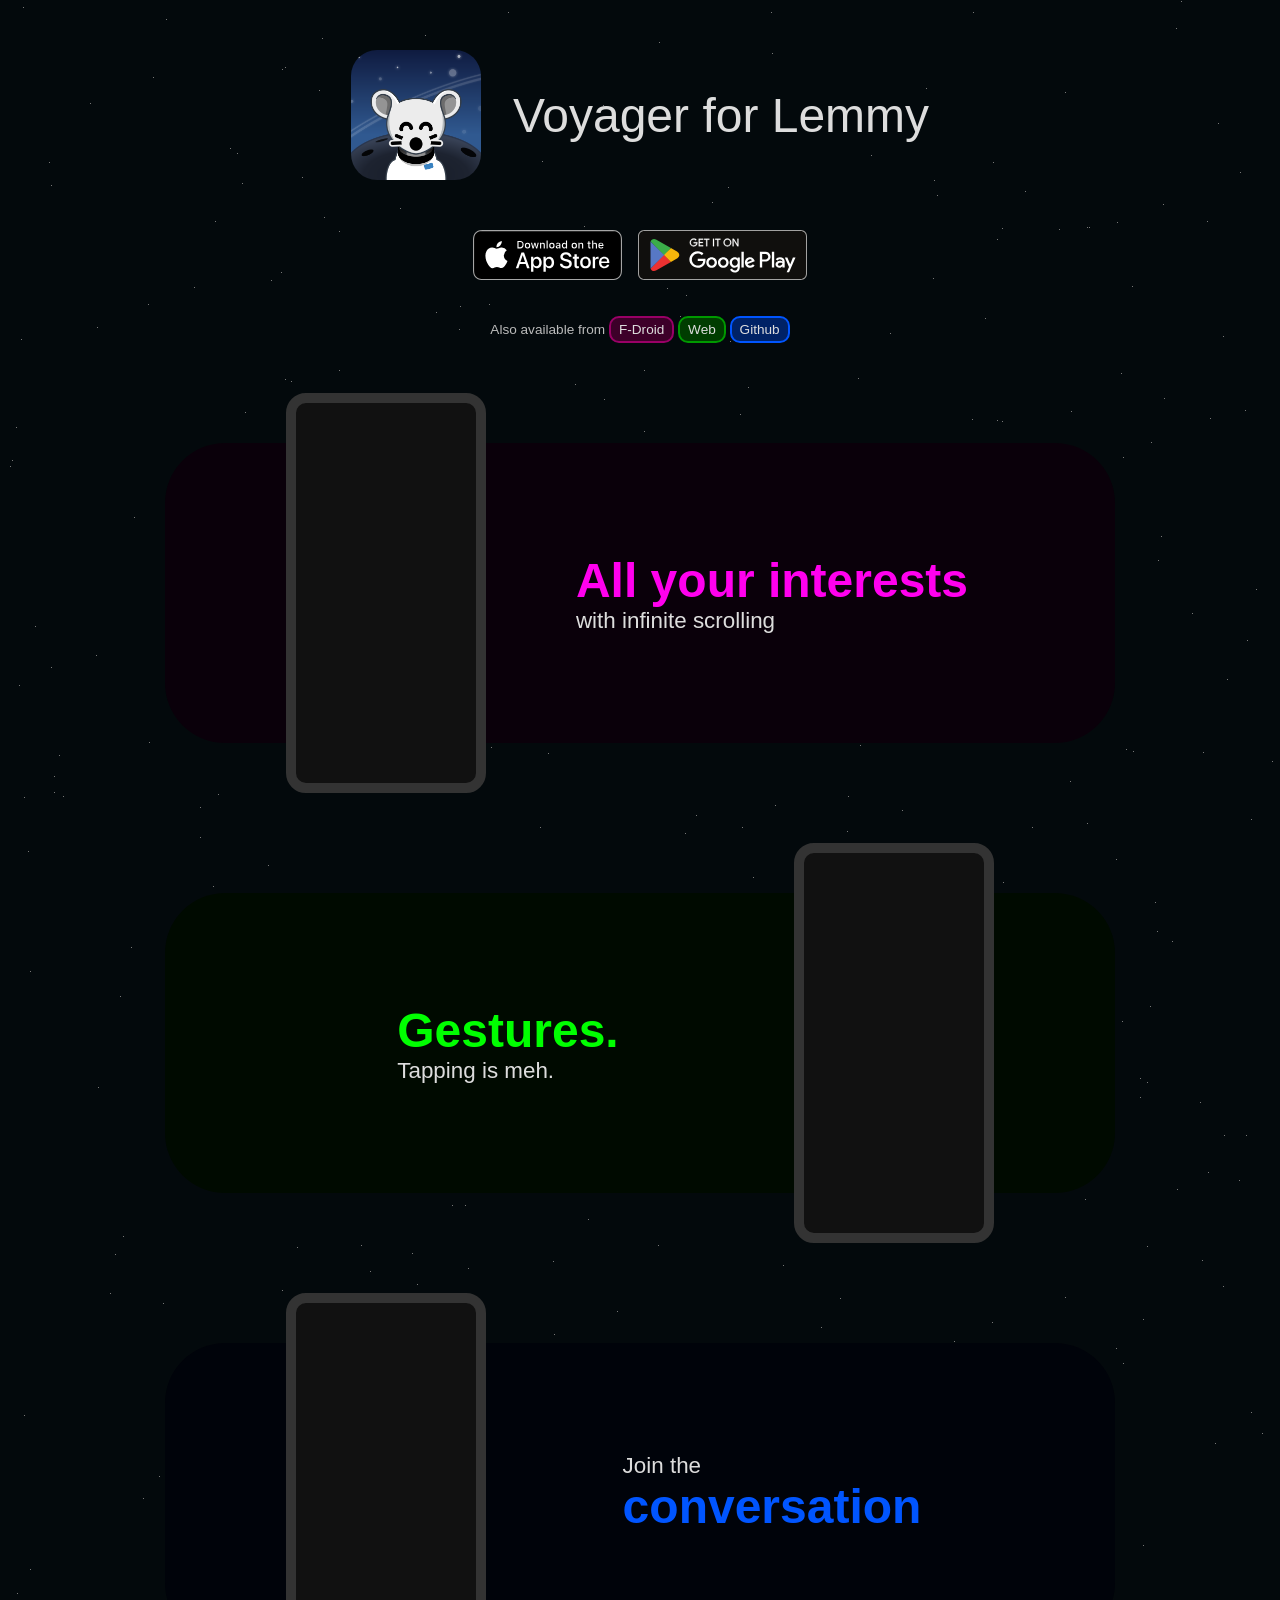
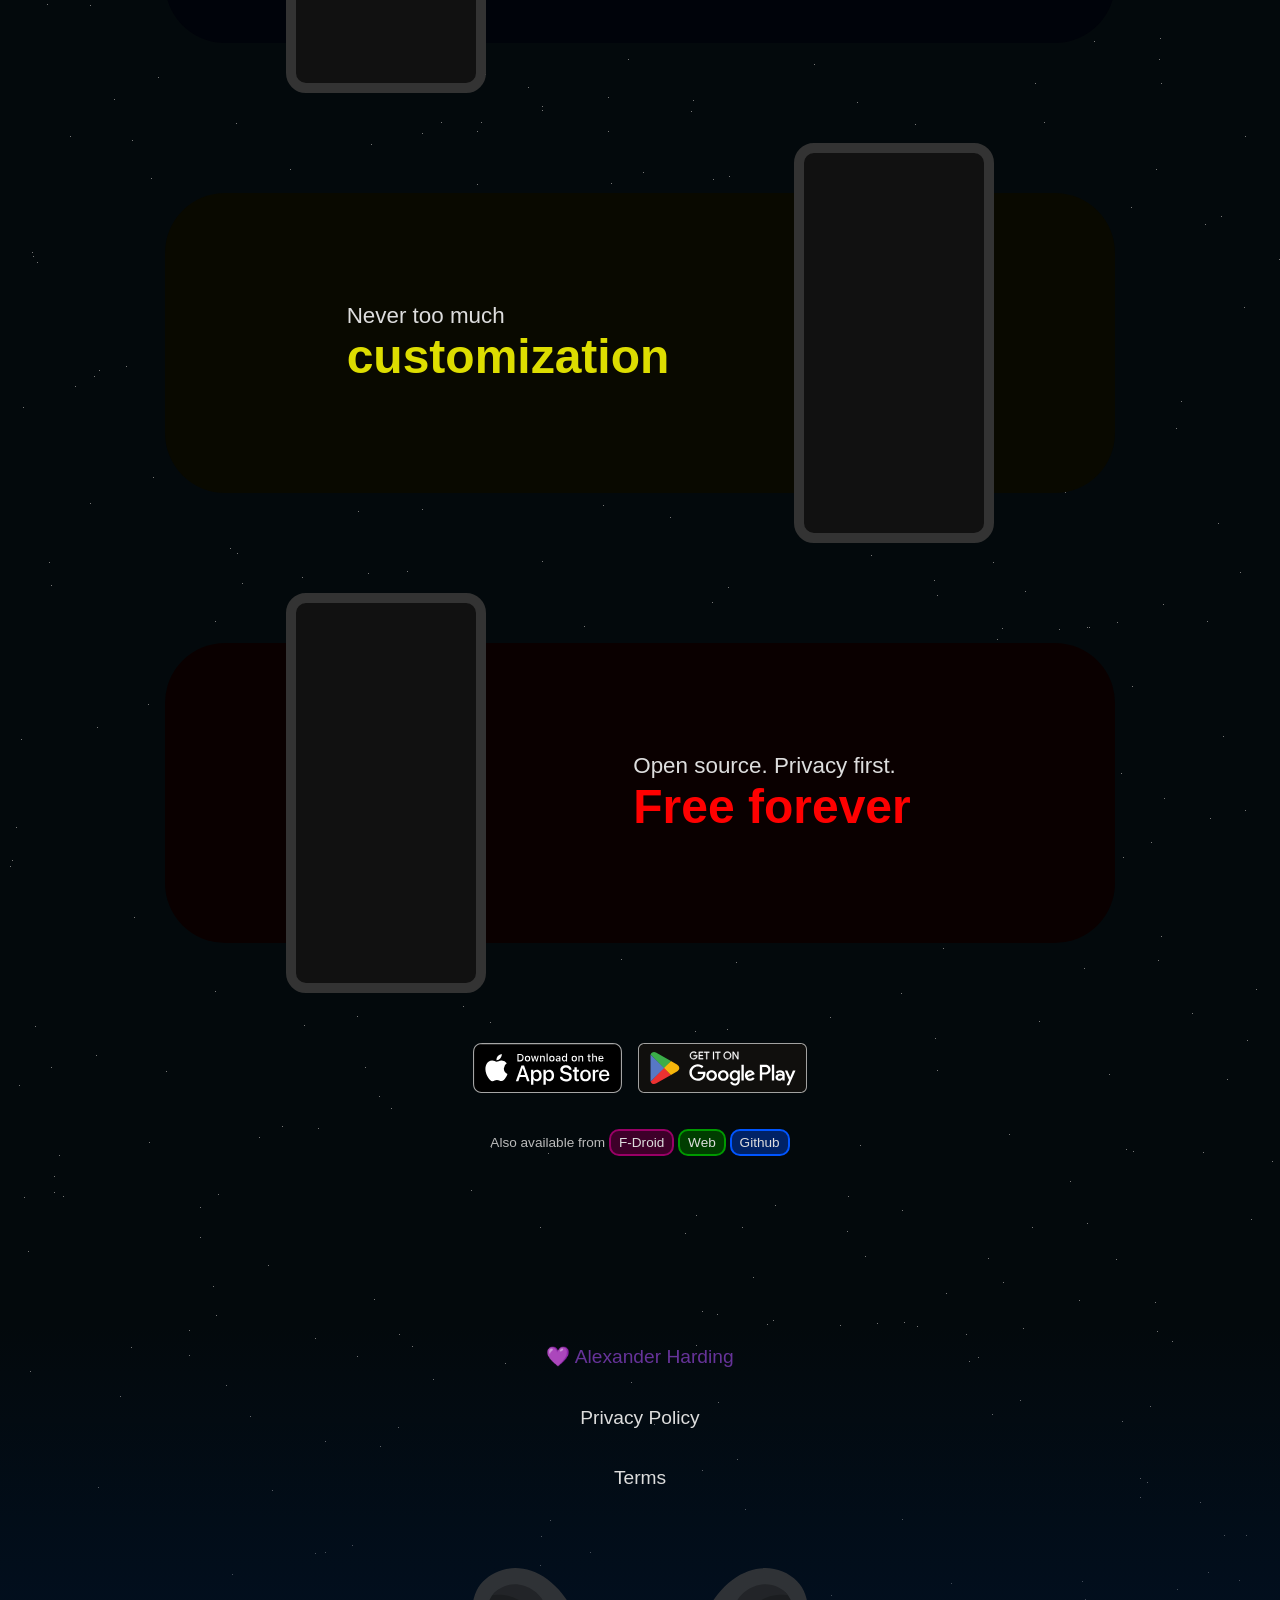
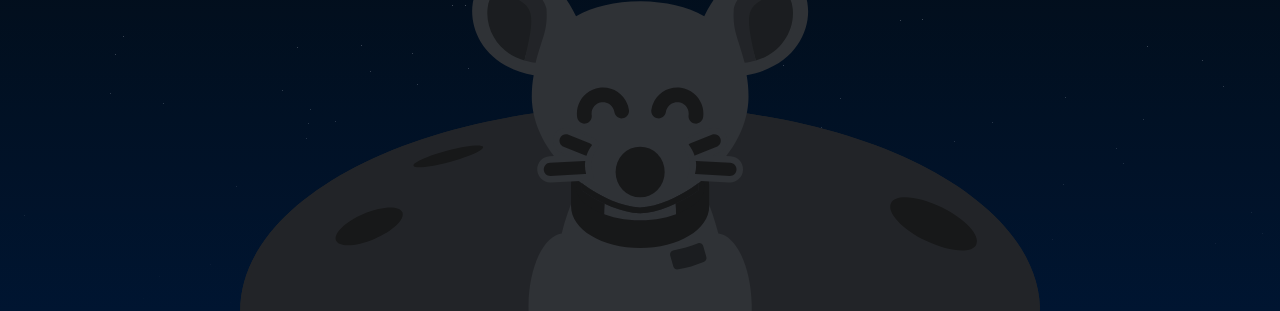
==== src/index.html @ 6fe4f0c7 "feat: initial project" ====
<!DOCTYPE html>
<html lang="en">
  <head>
    <meta charset="UTF-8" />
    <meta name="viewport" content="width=device-width, initial-scale=1.0" />
    <title>Voyager for Lemmy</title>
    <link rel="stylesheet" href="style.css" />
  </head>
  <body>
    <div class="star"></div>
    <header>
      <img src="assets/icon.png" class="icon" />
      <h1>Voyager for Lemmy</h1>
    </header>

    <div class="download">
      <div class="images">
        <a
          href="https://apps.apple.com/us/app/voyager-for-lemmy/id6451429762?platform=iphone"
          target="_blank"
          rel="noopener noreferrer"
          ><img src="assets/ios.svg" /></a
        ><a
          href="https://play.google.com/store/apps/details?id=app.vger.voyager"
          target="_blank"
          rel="noopener noreferrer"
          ><img src="assets/play.svg"
        /></a>
      </div>
      <aside>
        Also available from
        <a
          href="https://f-droid.org/en/packages/app.vger.voyager/"
          style="--color: #990066"
          target="_blank"
          rel="noopener noreferrer"
          >F-Droid</a
        >
        <a
          href="https://vger.app"
          style="--color: #009900"
          target="_blank"
          rel="noopener noreferrer"
          >Web</a
        >
        <a
          href="https://github.com/aeharding/voyager"
          style="--color: #0055ff"
          target="_blank"
          rel="noopener noreferrer"
          >Github</a
        >
      </aside>
    </div>

    <section style="--color: #ff00ee">
      <div class="contents">
        <div class="screen-container">
          <div class="screen"></div>
        </div>
        <aside>
          <h2>
            <strong>All your interests</strong>
            <span>with infinite scrolling</span>
          </h2>
        </aside>
      </div>
    </section>

    <section style="--color: #00ff00">
      <div class="contents">
        <div class="screen-container">
          <div class="screen"></div>
        </div>
        <aside>
          <h2>
            <strong>Gestures.</strong>
            <span>Tapping is meh.</span>
          </h2>
        </aside>
      </div>
    </section>

    <section style="--color: #0055ff">
      <div class="contents">
        <div class="screen-container">
          <div class="screen"></div>
        </div>
        <aside>
          <h2>
            <span>Join the</span>
            <strong>conversation</strong>
          </h2>
        </aside>
      </div>
    </section>

    <section style="--color: #dddd00">
      <div class="contents">
        <div class="screen-container">
          <div class="screen"></div>
        </div>
        <aside>
          <h2>
            <span>Never too much</span>
            <strong>customization</strong>
          </h2>
        </aside>
      </div>
    </section>

    <section style="--color: #ff0000">
      <div class="contents">
        <div class="screen-container">
          <div class="screen"></div>
        </div>
        <aside>
          <h2>
            <span
              ><a
                href="https://github.com/aeharding/voyager"
                target="_blank"
                rel="noopener noreferrer"
                >Open source.</a
              >
              <a
                href="https://getvoyager.app/privacy.html"
                target="_blank"
                rel="noopener noreferrer"
                >Privacy first.</a
              ></span
            >
            <strong>Free forever</strong>
          </h2>
        </aside>
      </div>
    </section>

    <div class="download">
      <div class="images">
        <a
          href="https://apps.apple.com/us/app/voyager-for-lemmy/id6451429762?platform=iphone"
          target="_blank"
          rel="noopener noreferrer"
          ><img src="assets/ios.svg" /></a
        ><a
          href="https://play.google.com/store/apps/details?id=app.vger.voyager"
          target="_blank"
          rel="noopener noreferrer"
          ><img src="assets/play.svg"
        /></a>
      </div>
      <aside>
        Also available from
        <a
          href="https://f-droid.org/en/packages/app.vger.voyager/"
          style="--color: #990066"
          target="_blank"
          rel="noopener noreferrer"
          >F-Droid</a
        >
        <a
          href="https://vger.app"
          style="--color: #009900"
          target="_blank"
          rel="noopener noreferrer"
          >Web</a
        >
        <a
          href="https://github.com/aeharding/voyager"
          style="--color: #0055ff"
          target="_blank"
          rel="noopener noreferrer"
          >Github</a
        >
      </aside>
    </div>

    <footer>
      <p class="by">💜 Alexander Harding</p>
      <p>
        <a
          href="https://getvoyager.app/privacy.html"
          target="_blank"
          rel="noopener noreferrer"
          >Privacy Policy</a
        >
      </p>
      <p>
        <a
          href="https://getvoyager.app/terms.html"
          target="_blank"
          rel="noopener noreferrer"
          >Terms</a
        >
      </p>
      <img src="assets/footer.svg" class="footer-bg" />
    </footer>
  </body>
</html>
---- src/style.css ----
* {
  box-sizing: border-box;
}

html {
  --app-color: #ddd;

  font-family: "Inter", sans-serif;

  background: #03090c;
  color: var(--app-color);

  min-height: 100vh;
}

body {
  margin: 0;

  display: flex;
  flex-direction: column;
  align-items: center;
  gap: 50px;

  > * {
    max-width: 950px;
  }
}

header {
  padding-top: 50px;

  display: flex;
  justify-content: center;
  align-items: center;
  gap: 32px;

  h1 {
    font-weight: 300;
    font-size: 3rem;
  }

  .icon {
    width: 130px;
    border-radius: 20%;
  }
}

.download {
  display: flex;
  justify-content: center;
  align-items: center;
  flex-direction: column;
  gap: 32px;

  .images {
    display: flex;
    justify-content: center;
    align-items: center;
    gap: 16px;

    img {
      height: 50px;
    }
  }

  aside {
    font-size: 0.85rem;
    color: #bbb;

    a {
      display: inline-block;
      padding: 4px 8px;

      background: color-mix(in srgb, var(--color) 40%, black);
      border: 2px solid var(--color);
      border-radius: 10px;
      color: #ddd;
      text-decoration: none;

      transition: box-shadow 0.2s ease-in-out;

      &:hover {
        box-shadow: 0 0 10px 0 var(--color);
      }
    }
  }
}

section {
  width: 100%;
  min-height: 300px;
  padding: 32px;
  margin: 50px 0;

  display: flex;
  justify-content: center;

  border-radius: 60px;
  background: color-mix(in srgb, var(--color) 4%, black);

  &:nth-child(odd) {
    .screen-container {
      order: 2;
    }
  }

  .contents {
    --screen-width: 200px;

    display: flex;
    align-items: center;
    gap: 64px;

    width: 80%;

    position: relative;
  }

  .screen-container {
    position: relative;
    width: var(--screen-width);
  }

  .screen {
    position: absolute;
    left: 0;
    top: 50%;
    transform: translateY(-50%);

    width: var(--screen-width);
    height: 400px;

    background: #111;
    border-radius: 20px;
    border: 10px solid #333;
  }

  aside {
    display: flex;
    flex-direction: column;
    gap: 16px;

    margin: 0 auto;

    h2 {
      color: var(--app-color);
      font-weight: 300;

      strong {
        font-size: 3rem;
        color: var(--color);
      }

      span {
        font-size: 1.4rem;

        display: block;
        font-weight: 300;
      }

      a {
        color: inherit;
        text-decoration: none;

        &:hover {
          text-decoration: underline;
        }
      }
    }
  }
}

footer {
  margin-top: 120px;
  width: 100%;
  max-width: 100%;
  display: flex;
  align-items: center;

  display: flex;
  flex-direction: column;

  background: linear-gradient(to bottom, transparent, #001531);

  font-size: 1.2em;

  .by {
    color: rebeccapurple;
  }

  a {
    color: inherit;
    text-decoration: none;

    &:hover {
      text-decoration: underline;
    }
  }

  .footer-bg {
    margin-top: 60px;

    max-width: 800px;
    filter: brightness(0.7);
  }
}

.star {
  --shadow: 325px 1041px #777, 1429px 1372px #777, 12px 460px #777,
    733px 650px #777, 1620px 1302px #777, 1021px 1523px #777, 1052px 1439px #777,
    865px 856px #777, 1163px 204px #777, 1256px 589px #777, 1721px 210px #777,
    75px 1986px #777, 322px 38px #777, 1468px 1482px #777, 1546px 1145px #777,
    616px 1493px #777, 1932px 1088px #777, 1294px 1947px #777, 988px 858px #777,
    1780px 58px #777, 422px 109px #777, 204px 1965px #777, 1375px 1988px #777,
    324px 217px #777, 1035px 1683px #777, 1288px 1855px #777, 230px 148px #777,
    194px 287px #777, 1645px 802px #777, 997px 239px #777, 1161px 1683px #777,
    1177px 1189px #777, 357px 616px #777, 216px 915px #777, 1949px 1141px #777,
    1164px 398px #777, 485px 1674px #777, 1800px 317px #777, 1023px 478px #777,
    17px 1593px #777, 1147px 1246px #777, 760px 731px #777, 1479px 1448px #777,
    775px 805px #777, 232px 1174px #777, 1192px 613px #777, 540px 1165px #777,
    54px 776px #777, 1298px 606px #777, 1431px 1851px #777, 1224px 1135px #777,
    857px 1806px #777, 366px 1386px #777, 492px 687px #777, 166px 19px #777,
    702px 911px #777, 1512px 1331px #777, 1570px 1612px #777, 143px 1498px #777,
    1547px 594px #777, 1653px 1486px #777, 1858px 1918px #777, 752px 1822px #777,
    1639px 474px #777, 1009px 734px #777, 1579px 1918px #777, 1940px 401px #777,
    1150px 1006px #777, 96px 655px #777, 743px 537px #777, 1755px 1630px #777,
    33px 1856px #777, 259px 737px #777, 1655px 741px #777, 482px 1486px #777,
    527px 1625px #777, 1697px 1663px #777, 1161px 536px #777, 554px 1530px #777,
    1073px 506px #777, 1140px 1078px #777, 542px 1710px #777, 1109px 674px #777,
    1819px 35px #777, 1610px 784px #777, 480px 1533px #777, 1801px 1694px #777,
    1675px 1624px #777, 631px 982px #777, 1317px 1897px #777, 225px 1878px #777,
    1420px 296px #777, 773px 920px #777, 1172px 941px #777, 695px 1345px #777,
    218px 794px #777, 557px 1609px #777, 1776px 1505px #777, 490px 622px #777,
    212px 1611px #777, 1094px 1641px #777, 1901px 1058px #777, 230px 1502px #777,
    1223px 336px #777, 1826px 1290px #777, 282px 69px #777, 1246px 1135px #777,
    425px 35px #777, 1283px 1172px #777, 1623px 887px #777, 49px 162px #777,
    917px 926px #777, 1361px 824px #777, 1941px 121px #777, 491px 747px #777,
    1386px 1539px #777, 736px 562px #777, 1239px 1180px #777, 1714px 942px #777,
    1733px 1304px #777, 380px 1046px #777, 649px 257px #777, 1079px 900px #777,
    1569px 1014px #777, 937px 195px #777, 738px 1868px #777, 441px 1722px #777,
    1693px 667px #777, 877px 1868px #777, 904px 922px #777, 1002px 421px #777,
    1425px 1500px #777, 1418px 1127px #777, 51px 667px #777, 783px 1421px #777,
    525px 1833px #777, 302px 177px #777, 200px 807px #777, 1982px 626px #777,
    1025px 191px #777, 1071px 411px #777, 1658px 1552px #777, 1739px 332px #777,
    1491px 952px #777, 1157px 931px #777, 1333px 1088px #777, 213px 886px #777,
    336px 433px #777, 662px 1368px #777, 90px 103px #777, 1473px 823px #777,
    1297px 1319px #777, 1793px 400px #777, 628px 1659px #777, 1221px 1816px #777,
    1836px 1102px #777, 1631px 615px #777, 1322px 901px #777, 268px 1572px #777,
    1660px 1743px #777, 685px 833px #777, 926px 88px #777, 1074px 1636px #777,
    680px 316px #777, 973px 12px #777, 282px 1290px #777, 1763px 645px #777,
    1227px 679px #777, 644px 431px #777, 412px 1253px #777, 1526px 1186px #777,
    858px 378px #777, 280px 1473px #777, 1116px 859px #777, 575px 1892px #777,
    1208px 1172px #777, 1552px 579px #777, 1087px 823px #777, 163px 1303px #777,
    1431px 835px #777, 99px 1970px #777, 821px 1327px #777, 992px 1014px #777,
    1123px 1363px #777, 933px 278px #777, 126px 1966px #777, 604px 399px #777,
    407px 1354px #777, 215px 221px #777, 1960px 1285px #777, 1808px 1078px #777,
    1804px 662px #777, 1843px 1809px #777, 667px 288px #777, 1460px 852px #777,
    1922px 17px #777, 1852px 646px #777, 1240px 172px #777, 19px 685px #777,
    465px 1205px #777, 1581px 446px #777, 718px 1002px #777, 1732px 1312px #777,
    1105px 1982px #777, 1343px 688px #777, 30px 971px #777, 391px 708px #777,
    424px 1573px #777, 433px 979px #777, 468px 1982px #777, 2000px 507px #777,
    1147px 1082px #777, 771px 12px #777, 368px 173px #777, 1441px 268px #777,
    946px 893px #777, 1754px 1575px #777, 70px 1736px #777, 1262px 1433px #777,
    166px 671px #777, 1023px 928px #777, 1878px 1351px #777, 1160px 1638px #777,
    311px 1971px #777, 1933px 522px #777, 398px 1027px #777, 338px 1960px #777,
    37px 1862px #777, 1788px 1496px #777, 1971px 1660px #777, 1818px 1416px #777,
    98px 1087px #777, 132px 1740px #777, 655px 1503px #777, 131px 947px #777,
    1695px 1824px #777, 851px 1784px #777, 848px 796px #777, 153px 77px #777,
    780px 1975px #777, 1557px 1182px #777, 1379px 1045px #777, 1949px 466px #777,
    814px 1664px #777, 94px 1976px #777, 1059px 229px #777, 978px 957px #777,
    966px 934px #777, 900px 1220px #777, 1574px 1700px #777, 922px 1219px #777,
    1709px 337px #777, 1784px 1367px #777, 727px 629px #777, 561px 501px #777,
    1456px 1181px #777, 1686px 1730px #777, 1563px 186px #777, 1782px 559px #777,
    1132px 286px #777, 1601px 86px #777, 30px 1569px #777, 1075px 1805px #777,
    1998px 1542px #777, 1445px 54px #777, 1912px 94px #777, 59px 755px #777,
    840px 1298px #777, 51px 185px #777, 950px 494px #777, 1623px 1374px #777,
    1065px 1297px #777, 1477px 1483px #777, 407px 171px #777, 423px 466px #777,
    1181px 1px #777, 189px 955px #777, 226px 985px #777, 641px 1531px #777,
    902px 1119px #777, 584px 226px #777, 727px 1984px #777, 892px 1635px #777,
    361px 1245px #777, 1903px 51px #777, 63px 796px #777, 437px 1826px #777,
    1920px 839px #777, 189px 930px #777, 1065px 92px #777, 742px 827px #777,
    120px 996px #777, 1581px 422px #777, 360px 1645px #777, 1644px 1511px #777,
    1626px 1817px #777, 1039px 621px #777, 920px 1871px #777, 1958px 994px #777,
    1318px 1371px #777, 801px 1537px #777, 621px 559px #777, 1986px 1939px #777,
    1070px 781px #777, 849px 1885px #777, 1279px 1859px #777, 1589px 1862px #777,
    28px 851px #777, 985px 318px #777, 1029px 1830px #777, 159px 1476px #777,
    1920px 1539px #777, 1290px 693px #777, 1747px 511px #777, 489px 304px #777,
    1736px 952px #777, 399px 934px #777, 542px 161px #777, 47px 1604px #777,
    374px 899px #777, 371px 1744px #777, 1084px 568px #777, 552px 1448px #777,
    245px 412px #777, 1522px 317px #777, 1451px 1981px #777, 1595px 220px #777,
    1143px 1319px #777, 280px 1903px #777, 1251px 819px #777, 993px 162px #777,
    443px 440px #777, 1429px 829px #777, 1598px 1862px #777, 1725px 826px #777,
    1976px 1058px #777, 1888px 1511px #777, 21px 339px #777, 1487px 1969px #777,
    1631px 1226px #777, 972px 419px #777, 332px 1467px #777, 1577px 845px #777,
    1586px 1705px #777, 134px 517px #777, 1635px 331px #777, 1420px 274px #777,
    1087px 227px #777, 1943px 1770px #777, 452px 1205px #777, 339px 231px #777,
    754px 1632px #777, 339px 370px #777, 1876px 1359px #777, 772px 53px #777,
    271px 280px #777, 810px 1792px #777, 753px 877px #777, 236px 1723px #777,
    235px 2000px #777, 608px 1697px #777, 1887px 363px #777, 1017px 1864px #777,
    1725px 1735px #777, 379px 696px #777, 696px 815px #777, 954px 1341px #777,
    417px 1284px #777, 1272px 761px #777, 281px 272px #777, 335px 1321px #777,
    620px 1577px #777, 860px 1512px #777, 1399px 558px #777, 1938px 1475px #777,
    110px 1293px #777, 370px 1271px #777, 1353px 1563px #777, 691px 1711px #777,
    664px 463px #777, 1358px 1011px #777, 278px 1476px #777, 1131px 1807px #777,
    586px 669px #777, 729px 1776px #777, 291px 381px #777, 215px 591px #777,
    937px 670px #777, 702px 1070px #777, 23px 7px #777, 1727px 770px #777,
    1117px 222px #777, 471px 790px #777, 740px 414px #777, 542px 1706px #777,
    1002px 228px #777, 1077px 490px #777, 877px 923px #777, 1729px 324px #777,
    1900px 437px #777, 1770px 1493px #777, 1223px 1286px #777, 357px 956px #777,
    1797px 1379px #777, 1705px 1608px #777, 319px 90px #777, 1200px 1102px #777,
    325px 1152px #777, 16px 427px #777, 1839px 1395px #777, 1573px 1776px #777,
    1003px 882px #777, 297px 1247px #777, 830px 617px #777, 1394px 1668px #777,
    1674px 326px #777, 1370px 334px #777, 1528px 1390px #777, 1215px 1443px #777,
    1123px 457px #777, 590px 1152px #777, 559px 1928px #777, 1319px 1735px #777,
    1408px 1980px #777, 380px 436px #777, 285px 379px #777, 383px 1920px #777,
    1437px 194px #777, 1657px 400px #777, 1973px 1371px #777, 554px 1334px #777,
    1640px 525px #777, 611px 1783px #777, 1676px 355px #777, 315px 938px #777,
    1496px 817px #777, 10px 466px #777, 1020px 1000px #777, 596px 1511px #777,
    969px 961px #777, 654px 1024px #777, 1939px 1996px #777, 468px 1268px #777,
    1672px 1309px #777, 1317px 577px #777, 890px 333px #777, 460px 306px #777,
    1202px 1260px #777, 1442px 938px #777, 935px 638px #777, 570px 249px #777,
    847px 831px #777, 1284px 19px #777, 1151px 442px #777, 760px 654px #777,
    1207px 221px #777, 1832px 60px #777, 158px 1677px #777, 188px 1855px #777,
    1702px 1816px #777, 1462px 616px #777, 508px 12px #777, 1777px 349px #777,
    1116px 1348px #777, 237px 153px #777, 1900px 907px #777, 647px 1367px #777,
    448px 1989px #777, 1996px 131px #777, 1245px 410px #777, 1732px 267px #777,
    90px 1605px #777, 1578px 1517px #777, 1133px 751px #777, 584px 1438px #777,
    902px 810px #777, 290px 1769px #777, 1299px 682px #777, 1928px 804px #777,
    1823px 1892px #777, 1690px 1090px #777, 643px 1772px #777,
    1737px 1675px #777, 1704px 356px #777, 1572px 1802px #777, 54px 792px #777,
    198px 1904px #777, 831px 1195px #777, 644px 370px #777, 1155px 902px #777,
    400px 208px #777, 1037px 1811px #777, 1140px 1097px #777, 951px 1183px #777,
    149px 742px #777, 695px 631px #777, 318px 728px #777, 1943px 324px #777,
    1675px 397px #777, 1501px 1817px #777, 1300px 149px #777, 1982px 1466px #777,
    1794px 1300px #777, 1402px 650px #777, 553px 1261px #777, 24px 797px #777,
    659px 42px #777, 693px 1700px #777, 365px 667px #777, 1600px 1209px #777,
    1210px 418px #777, 1082px 1181px #777, 35px 626px #777, 708px 1918px #777,
    436px 575px #777, 974px 1770px #777, 1158px 560px #777, 285px 67px #777,
    608px 453px #777, 1463px 1542px #777, 730px 651px #777, 1912px 1031px #777,
    502px 1886px #777, 1378px 1617px #777, 506px 1642px #777, 935px 1625px #777,
    315px 1153px #777, 1371px 1749px #777, 1510px 1863px #777, 992px 1322px #777,
    1590px 973px #777, 767px 924px #777, 1346px 1765px #777, 541px 1136px #777,
    358px 111px #777, 1876px 1210px #777, 540px 827px #777, 1670px 1495px #777,
    1763px 1906px #777, 1304px 1144px #777, 352px 1145px #777, 1282px 963px #777,
    242px 183px #777, 1251px 1412px #777, 114px 1699px #777, 997px 420px #777,
    1384px 1348px #777, 268px 865px #777, 550px 1120px #777, 236px 1386px #777,
    748px 387px #777, 459px 329px #777, 783px 1265px #777, 1454px 1112px #777,
    1757px 912px #777, 1203px 752px #777, 1348px 1341px #777, 1389px 1417px #777,
    901px 593px #777, 871px 155px #777, 1523px 1813px #777, 1762px 166px #777,
    422px 1733px #777, 1924px 679px #777, 748px 265px #777, 1586px 1946px #777,
    934px 180px #777, 97px 327px #777, 1156px 1769px #777, 1045px 1858px #777,
    505px 963px #777, 548px 753px #777, 1244px 1907px #777, 1089px 227px #777,
    1682px 851px #777, 481px 1722px #777, 310px 1309px #777, 691px 1361px #777,
    436px 312px #777, 1218px 123px #777, 1796px 959px #777, 151px 1778px #777,
    1079px 1974px #777, 148px 304px #777, 24px 1415px #777, 200px 837px #777,
    1510px 302px #777, 860px 745px #777, 1631px 861px #777, 744px 1604px #777,
    712px 202px #777, 272px 1090px #777, 648px 1492px #777, 1883px 911px #777,
    1819px 120px #777, 575px 384px #777, 1322px 355px #777, 728px 187px #777,
    1546px 1359px #777, 1974px 1453px #777, 1085px 1199px #777,
    1032px 827px #777, 123px 1236px #777, 737px 1059px #777, 477px 1784px #777,
    1755px 1275px #777, 115px 1254px #777, 32px 1852px #777, 1797px 84px #777,
    1347px 1744px #777, 308px 1323px #777, 1794px 1908px #777,
    1205px 1824px #777, 529px 512px #777, 1727px 1504px #777, 1690px 307px #777,
    1330px 1300px #777, 1482px 409px #777, 1569px 32px #777, 306px 1338px #777,
    840px 925px #777, 282px 726px #777, 615px 1963px #777, 1373px 1667px #777,
    1955px 93px #777, 745px 1109px #777, 304px 625px #777, 1121px 373px #777,
    1626px 332px #777, 1854px 802px #777, 1301px 1518px #777, 1143px 1545px #777,
    1778px 1444px #777, 825px 1377px #777, 671px 1933px #777, 477px 1731px #777,
    524px 274px #777, 839px 1513px #777, 1126px 749px #777, 1416px 1547px #777,
    688px 1797px #777, 670px 117px #777, 1245px 1736px #777, 1486px 745px #777,
    588px 1219px #777, 1651px 462px #777, 2000px 1881px #777, 1837px 1214px #777,
    455px 1566px #777, 1392px 1564px #777, 765px 655px #777, 717px 914px #777,
    696px 945px #777, 617px 1311px #777, 528px 1687px #777, 1354px 1425px #777,
    1044px 1722px #777, 438px 1447px #777, 713px 1779px #777, 943px 548px #777,
    1781px 257px #777, 250px 1016px #777, 1817px 1142px #777, 734px 1544px #777,
    1786px 1410px #777, 1735px 625px #777, 686px 295px #777, 1685px 339px #777,
    1385px 1209px #777, 1849px 1825px #777, 1176px 28px #777, 1610px 1967px #777,
    592px 526px #777, 1631px 1679px #777, 1520px 1423px #777, 412px 946px #777,
    742px 1376px #777, 857px 1702px #777, 628px 1571px #777, 1859px 850px #777,
    558px 261px #777, 1159px 1659px #777, 658px 1245px #777, 1122px 1021px #777,
    210px 1464px #777, 471px 1501px #777, 915px 1724px #777, 590px 542px #777,
    730px 341px #777, 922px 114px #777, 1784px 1871px #777, 1323px 904px #777,
    1952px 910px #777, 608px 1731px #777, 1785px 848px #777, 603px 105px #777,
    463px 606px #777, 335px 439px #777, 1247px 640px #777, 1063px 1384px #777;

  z-index: -1;

  position: absolute;
  top: 0;
  left: 0;

  width: 1px;
  height: 1px;

  box-shadow: var(--shadow);

  /* Moar height */
  &:after {
    display: block;
    content: "";
    width: 1px;
    height: 1px;

    transform: translateY(2000px);
    box-shadow: var(--shadow);
  }
}
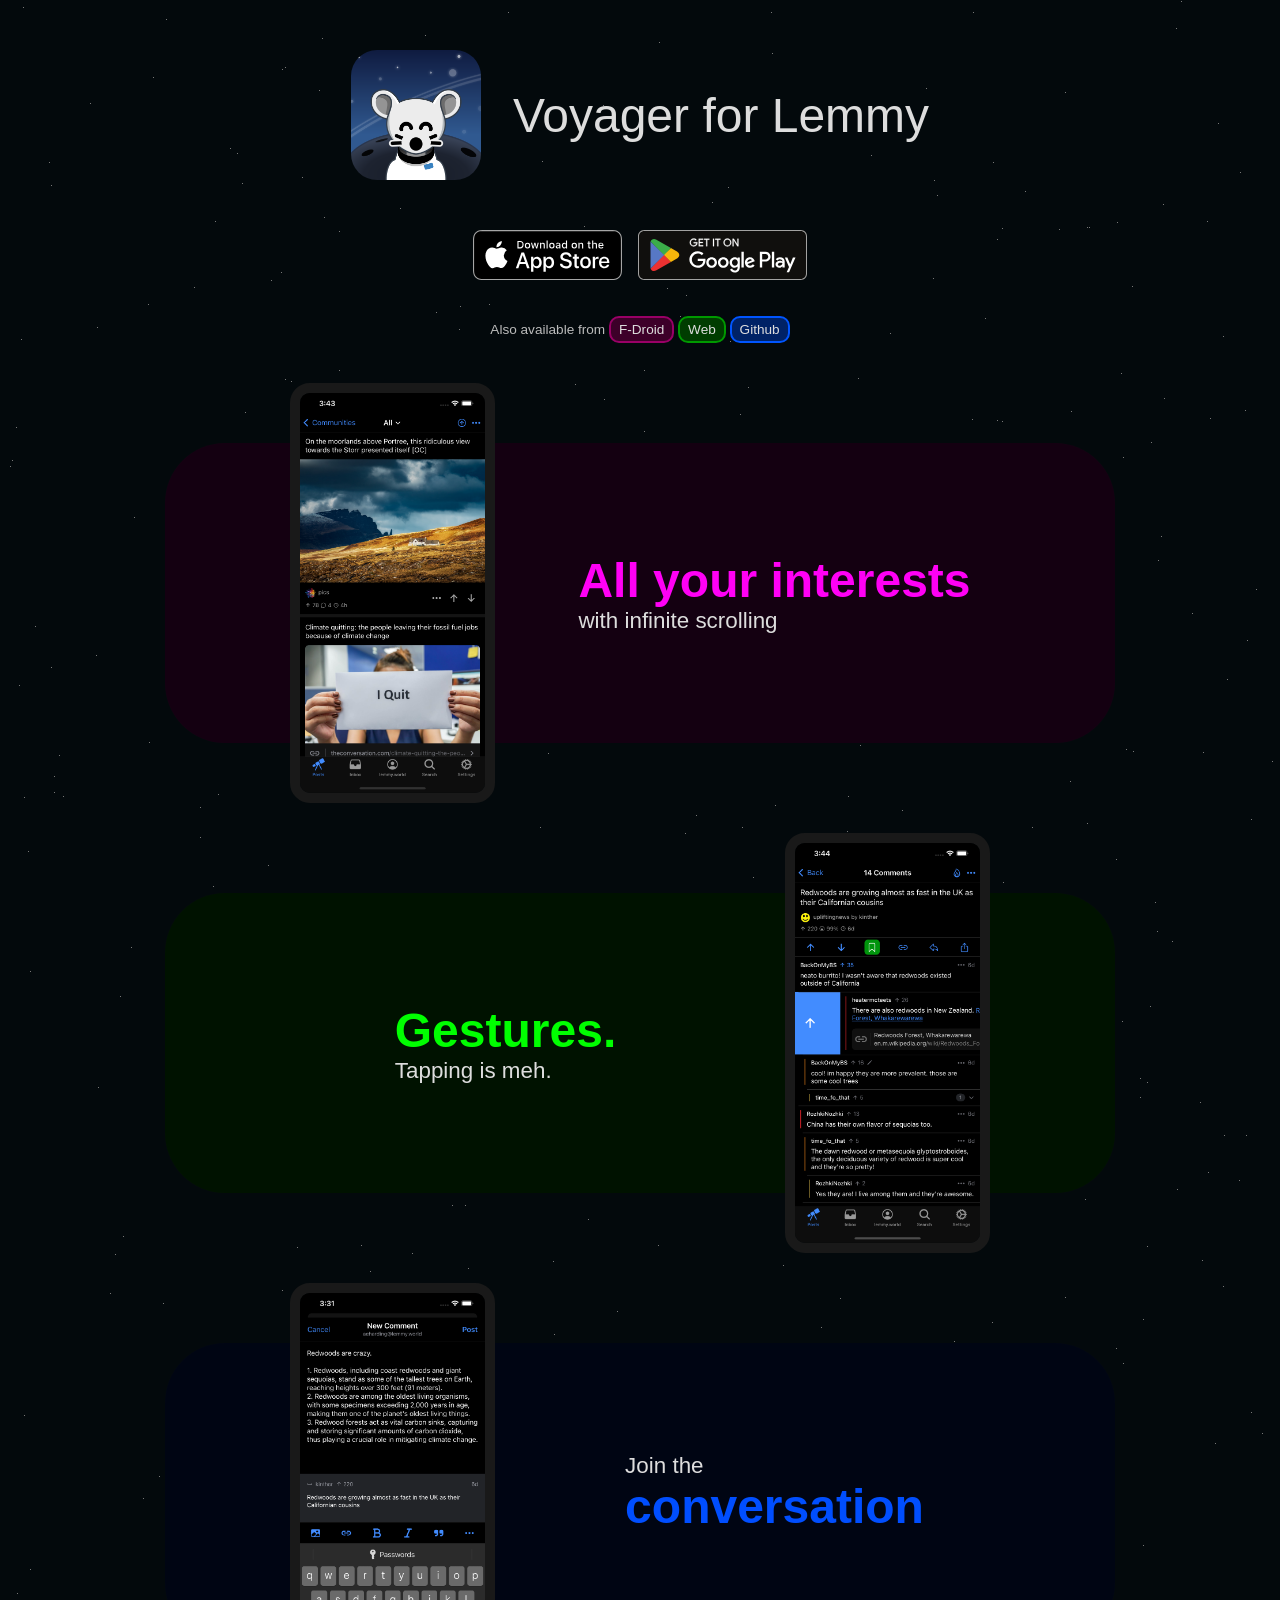
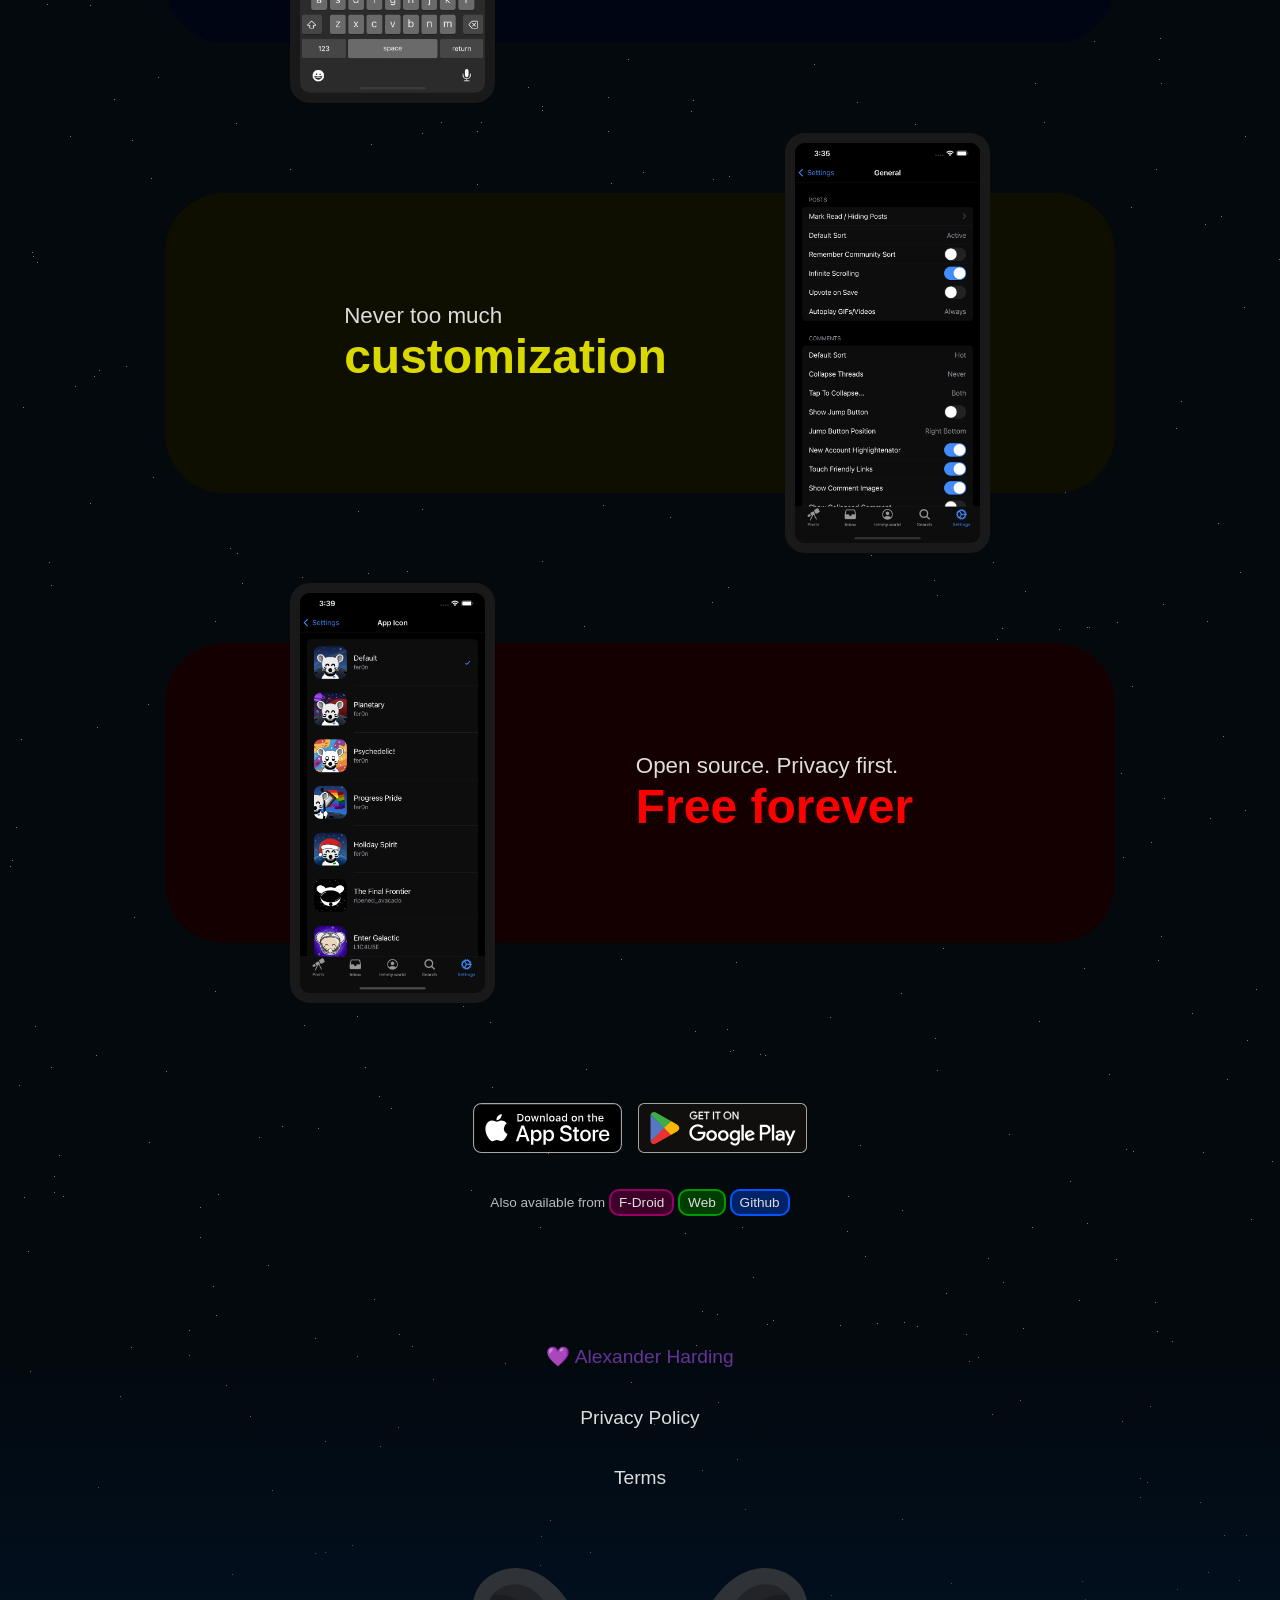
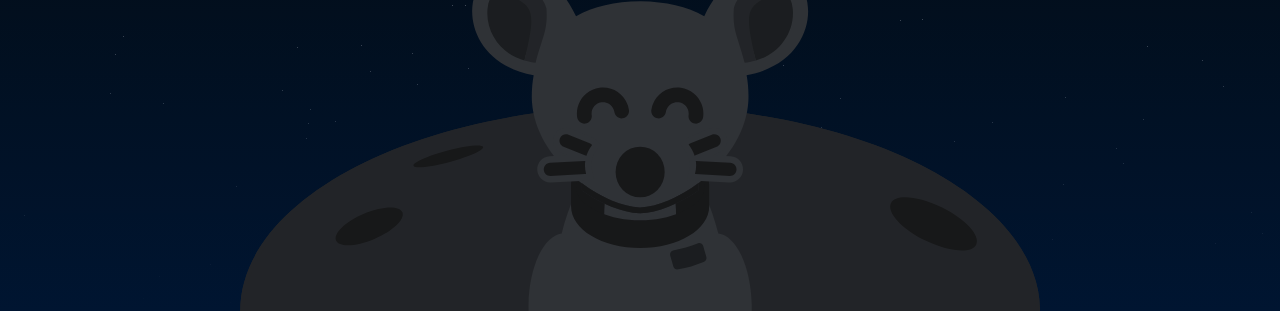
==== commit 3bb09c78: "more" ====
--- a/src/index.html
+++ b/src/index.html
@@ -10,7 +10,10 @@
     <div class="star"></div>
     <header>
       <img src="assets/icon.png" class="icon" />
-      <h1>Voyager for Lemmy</h1>
+      <h1>
+        Voyager
+        <aside>for Lemmy</aside>
+      </h1>
     </header>
 
     <div class="download">
@@ -53,90 +56,88 @@
       </aside>
     </div>
 
-    <section style="--color: #ff00ee">
-      <div class="contents">
-        <div class="screen-container">
-          <div class="screen"></div>
-        </div>
-        <aside>
-          <h2>
-            <strong>All your interests</strong>
-            <span>with infinite scrolling</span>
-          </h2>
-        </aside>
-      </div>
-    </section>
-
-    <section style="--color: #00ff00">
-      <div class="contents">
-        <div class="screen-container">
-          <div class="screen"></div>
-        </div>
-        <aside>
-          <h2>
-            <strong>Gestures.</strong>
-            <span>Tapping is meh.</span>
-          </h2>
-        </aside>
-      </div>
-    </section>
-
-    <section style="--color: #0055ff">
-      <div class="contents">
-        <div class="screen-container">
-          <div class="screen"></div>
-        </div>
-        <aside>
-          <h2>
-            <span>Join the</span>
-            <strong>conversation</strong>
-          </h2>
-        </aside>
-      </div>
-    </section>
-
-    <section style="--color: #dddd00">
-      <div class="contents">
-        <div class="screen-container">
-          <div class="screen"></div>
-        </div>
-        <aside>
-          <h2>
-            <span>Never too much</span>
-            <strong>customization</strong>
-          </h2>
-        </aside>
-      </div>
-    </section>
-
-    <section style="--color: #ff0000">
-      <div class="contents">
-        <div class="screen-container">
-          <div class="screen"></div>
-        </div>
-        <aside>
-          <h2>
-            <span
-              ><a
-                href="https://github.com/aeharding/voyager"
-                target="_blank"
-                rel="noopener noreferrer"
-                >Open source.</a
-              >
-              <a
-                href="https://getvoyager.app/privacy.html"
-                target="_blank"
-                rel="noopener noreferrer"
-                >Privacy first.</a
-              ></span
+    <section style="--color: color(display-p3 1 0 0.93)">
+      <div class="contents">
+        <div class="screen-container">
+          <img src="assets/1.png" class="screen" />
+        </div>
+        <div class="spacer"></div>
+        <h2>
+          <strong
+            >All your<br class="smaller-wbr" />
+            interests</strong
+          >
+          <span>with infinite scrolling</span>
+        </h2>
+      </div>
+    </section>
+
+    <section style="--color: color(display-p3 0 1 0)">
+      <div class="contents">
+        <div class="screen-container">
+          <img src="assets/2.png" class="screen" />
+        </div>
+        <div class="spacer"></div>
+        <h2>
+          <strong>Gestures.</strong>
+          <span>Tapping is meh.</span>
+        </h2>
+      </div>
+    </section>
+
+    <section style="--color: color(display-p3 0 0.3 1)">
+      <div class="contents">
+        <div class="screen-container">
+          <img src="assets/3.png" class="screen" />
+        </div>
+        <div class="spacer"></div>
+        <h2>
+          <span>Join the</span>
+          <strong>conversation</strong>
+        </h2>
+      </div>
+    </section>
+
+    <section style="--color: color(display-p3 0.85 0.85 0)">
+      <div class="contents">
+        <div class="screen-container">
+          <img src="assets/4.png" class="screen" />
+        </div>
+        <div class="spacer"></div>
+        <h2>
+          <span>Never too much</span>
+          <strong>customization</strong>
+        </h2>
+      </div>
+    </section>
+
+    <section style="--color: color(display-p3 1 0 0)">
+      <div class="contents">
+        <div class="screen-container">
+          <img src="assets/5.png" class="screen" />
+        </div>
+        <div class="spacer"></div>
+        <h2>
+          <span
+            ><a
+              href="https://github.com/aeharding/voyager"
+              target="_blank"
+              rel="noopener noreferrer"
+              >Open source.</a
             >
-            <strong>Free forever</strong>
-          </h2>
-        </aside>
-      </div>
-    </section>
-
-    <div class="download">
+            <a
+              href="https://getvoyager.app/privacy.html"
+              target="_blank"
+              rel="noopener noreferrer"
+              >Privacy first.</a
+            ></span
+          >
+          <strong>Free forever</strong>
+        </h2>
+      </div>
+    </section>
+
+    <div class="download more-spacing">
       <div class="images">
         <a
           href="https://apps.apple.com/us/app/voyager-for-lemmy/id6451429762?platform=iphone"
--- a/src/style.css
+++ b/src/style.css
@@ -22,7 +22,7 @@
   gap: 50px;
 
   > * {
-    max-width: 950px;
+    max-width: min(950px, calc(100vw - 32px));
   }
 }
 
@@ -37,11 +37,32 @@
   h1 {
     font-weight: 300;
     font-size: 3rem;
+
+    @media (max-width: 720px) {
+      font-size: 2rem;
+
+      aside {
+        &:before {
+          content: "\A";
+          white-space: pre;
+        }
+
+        font-size: 0.7em;
+      }
+    }
+
+    aside {
+      display: inline;
+    }
   }
 
   .icon {
     width: 130px;
     border-radius: 20%;
+
+    @media (max-width: 720px) {
+      width: 100px;
+    }
   }
 }
 
@@ -51,6 +72,11 @@
   align-items: center;
   flex-direction: column;
   gap: 32px;
+
+  &.more-spacing {
+    margin-top: 60px;
+    margin-bottom: 60px;
+  }
 
   .images {
     display: flex;
@@ -90,35 +116,64 @@
   width: 100%;
   min-height: 300px;
   padding: 32px;
-  margin: 50px 0;
+  margin-top: 50px;
+  margin-bottom: 50px;
 
   display: flex;
   justify-content: center;
 
   border-radius: 60px;
-  background: color-mix(in srgb, var(--color) 4%, black);
+  background: color-mix(in srgb, var(--color) 7%, black);
 
   &:nth-child(odd) {
-    .screen-container {
-      order: 2;
-    }
+    .contents {
+      flex-direction: row-reverse;
+    }
+  }
+
+  @media (max-width: 640px) {
+    margin-top: 0;
+    margin-bottom: 0;
   }
 
   .contents {
-    --screen-width: 200px;
+    --screen-width: 185px;
+    --screen-border: 10px;
 
     display: flex;
     align-items: center;
-    gap: 64px;
-
-    width: 80%;
+
+    width: 100%;
+    max-width: 700px;
 
     position: relative;
+
+    .spacer {
+      max-width: 64px;
+      min-width: 32px;
+      flex: 1;
+    }
+
+    @media (max-width: 640px) {
+      flex-direction: column !important;
+      gap: 32px;
+
+      .screen-container {
+        order: 1;
+      }
+
+      .screen {
+        position: initial;
+        top: initial;
+        transform: none;
+      }
+    }
   }
 
   .screen-container {
     position: relative;
-    width: var(--screen-width);
+    width: calc(var(--screen-width) + var(--screen-border) * 2);
+    flex-shrink: 0;
   }
 
   .screen {
@@ -128,50 +183,62 @@
     transform: translateY(-50%);
 
     width: var(--screen-width);
-    height: 400px;
 
     background: #111;
     border-radius: 20px;
-    border: 10px solid #333;
-  }
-
-  aside {
+    border: var(--screen-border) solid #191919;
+
+    aspect-ratio: 1284 / 2778;
+    box-sizing: content-box; /* keep aspect ratio */
+  }
+
+  h2 {
     display: flex;
     flex-direction: column;
-    gap: 16px;
 
     margin: 0 auto;
 
-    h2 {
-      color: var(--app-color);
+    color: var(--app-color);
+    font-weight: 300;
+
+    font-size: 1rem;
+
+    @media (max-width: 380px) {
+      font-size: 0.8rem;
+    }
+
+    strong {
+      font-size: 3em;
+      color: var(--color);
+
+      .smaller-wbr {
+        display: none;
+
+        @media (max-width: 725px) {
+          display: initial;
+        }
+      }
+    }
+
+    span {
+      font-size: 1.4em;
+
+      display: block;
       font-weight: 300;
-
-      strong {
-        font-size: 3rem;
-        color: var(--color);
-      }
-
-      span {
-        font-size: 1.4rem;
-
-        display: block;
-        font-weight: 300;
-      }
-
-      a {
-        color: inherit;
-        text-decoration: none;
-
-        &:hover {
-          text-decoration: underline;
-        }
+    }
+
+    a {
+      color: inherit;
+      text-decoration: none;
+
+      &:hover {
+        text-decoration: underline;
       }
     }
   }
 }
 
 footer {
-  margin-top: 120px;
   width: 100%;
   max-width: 100%;
   display: flex;
@@ -202,6 +269,10 @@
 
     max-width: 800px;
     filter: brightness(0.7);
+  }
+
+  img {
+    width: 100%;
   }
 }
 
@@ -383,6 +454,11 @@
     1952px 910px #777, 608px 1731px #777, 1785px 848px #777, 603px 105px #777,
     463px 606px #777, 335px 439px #777, 1247px 640px #777, 1063px 1384px #777;
 
+  animation-timeline: scroll(root);
+  animation-name: starParallax;
+  animation-duration: auto;
+  animation-timing-function: linear;
+
   z-index: -1;
 
   position: absolute;
@@ -405,3 +481,12 @@
     box-shadow: var(--shadow);
   }
 }
+
+@keyframes starParallax {
+  0% {
+    transform: translateY(0);
+  }
+  100% {
+    transform: translateY(1000px);
+  }
+}
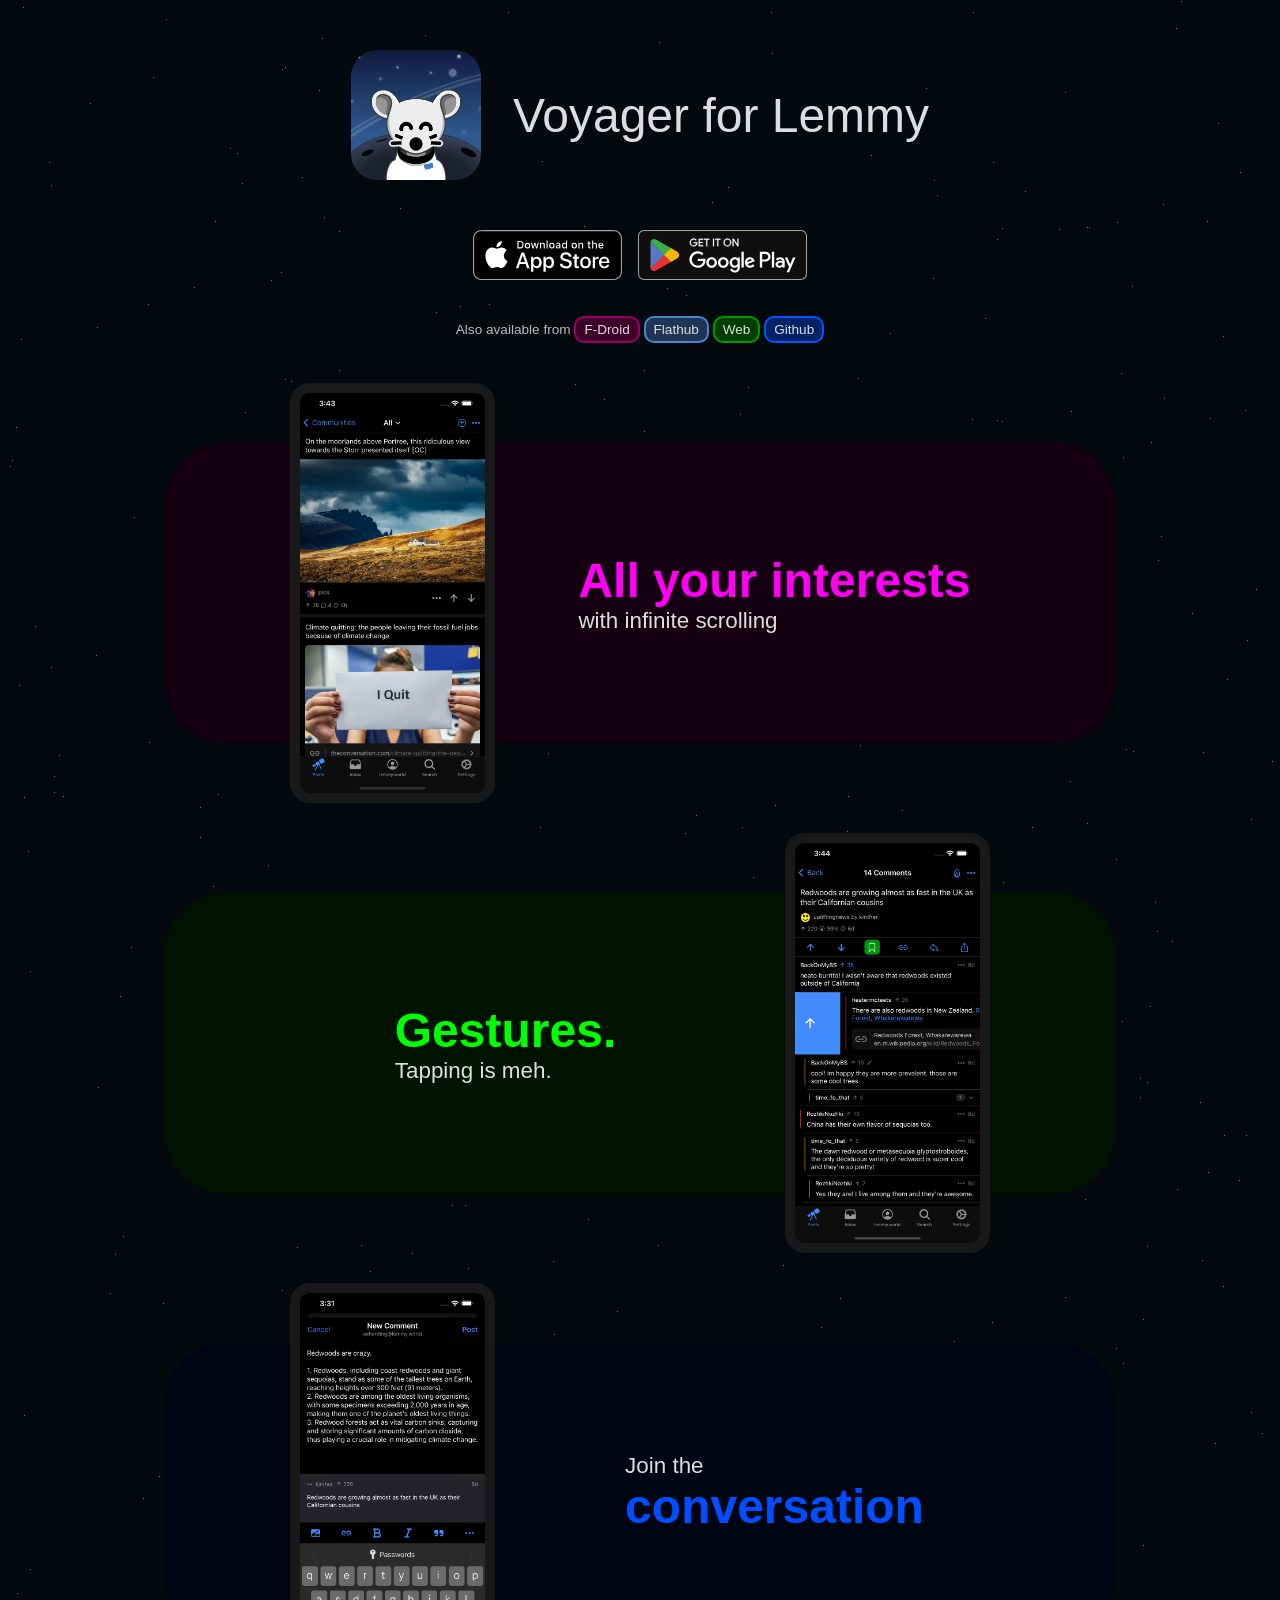
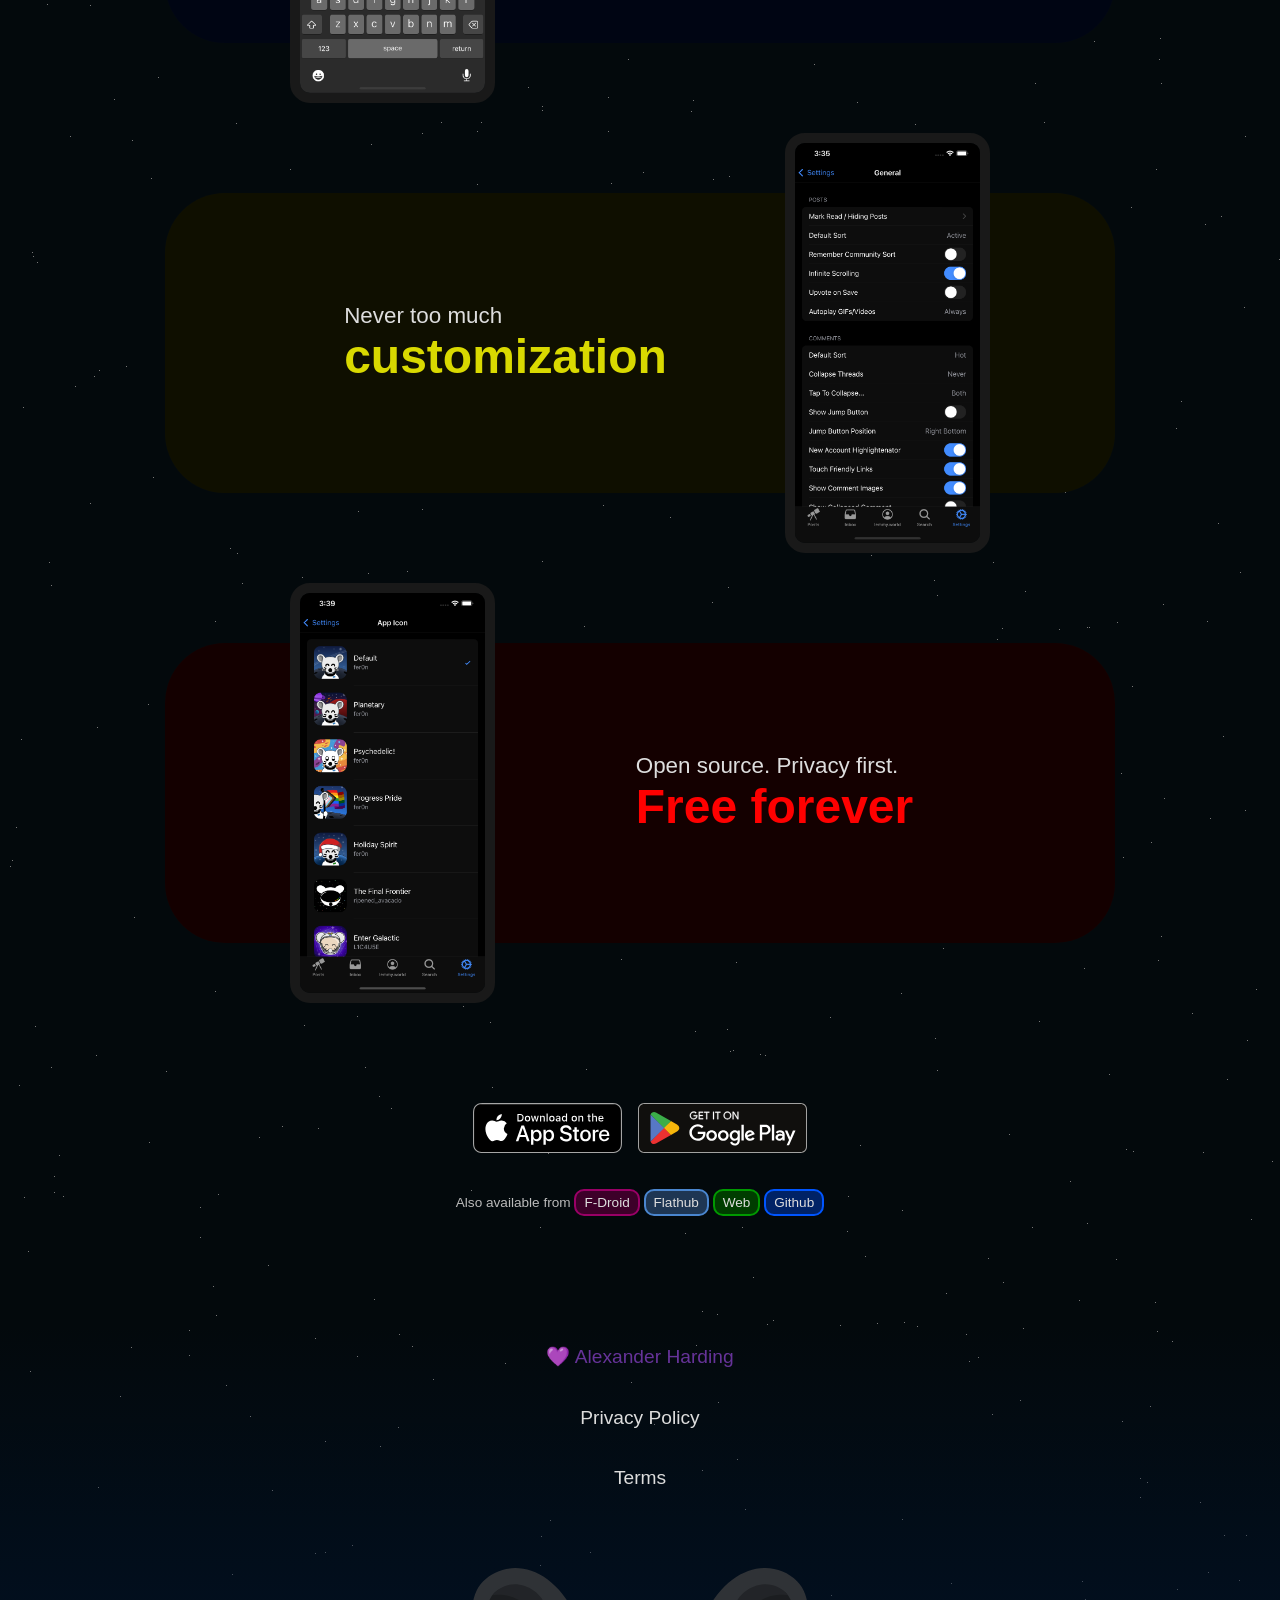
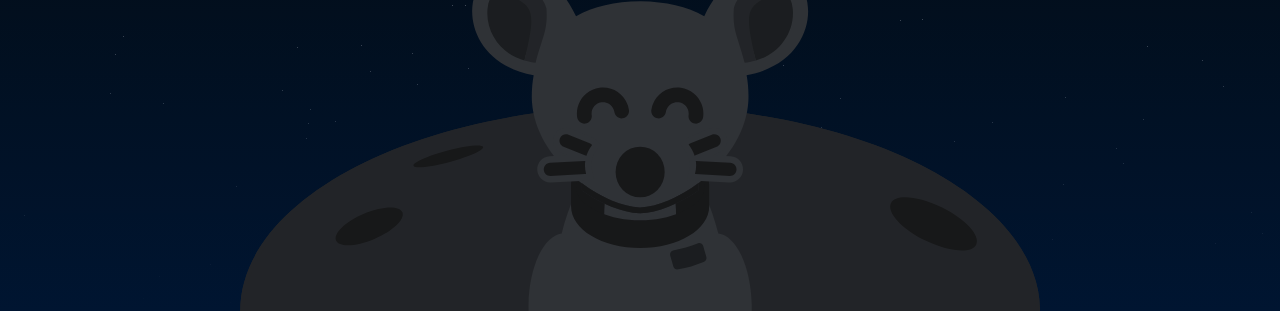
==== commit 73c0cf1e: "Add Flathub link" ====
--- a/src/index.html
+++ b/src/index.html
@@ -40,6 +40,13 @@
           >F-Droid</a
         >
         <a
+          href="https://flathub.org/en/apps/app.vger.voyager"
+          style="--color: #4a86cf"
+          target="_blank"
+          rel="noopener noreferrer"
+          >Flathub</a
+        >
+        <a
           href="https://vger.app"
           style="--color: #009900"
           target="_blank"
@@ -161,6 +168,13 @@
           >F-Droid</a
         >
         <a
+          href="https://flathub.org/en/apps/app.vger.voyager"
+          style="--color: #4a86cf"
+          target="_blank"
+          rel="noopener noreferrer"
+          >Flathub</a
+        >
+        <a
           href="https://vger.app"
           style="--color: #009900"
           target="_blank"
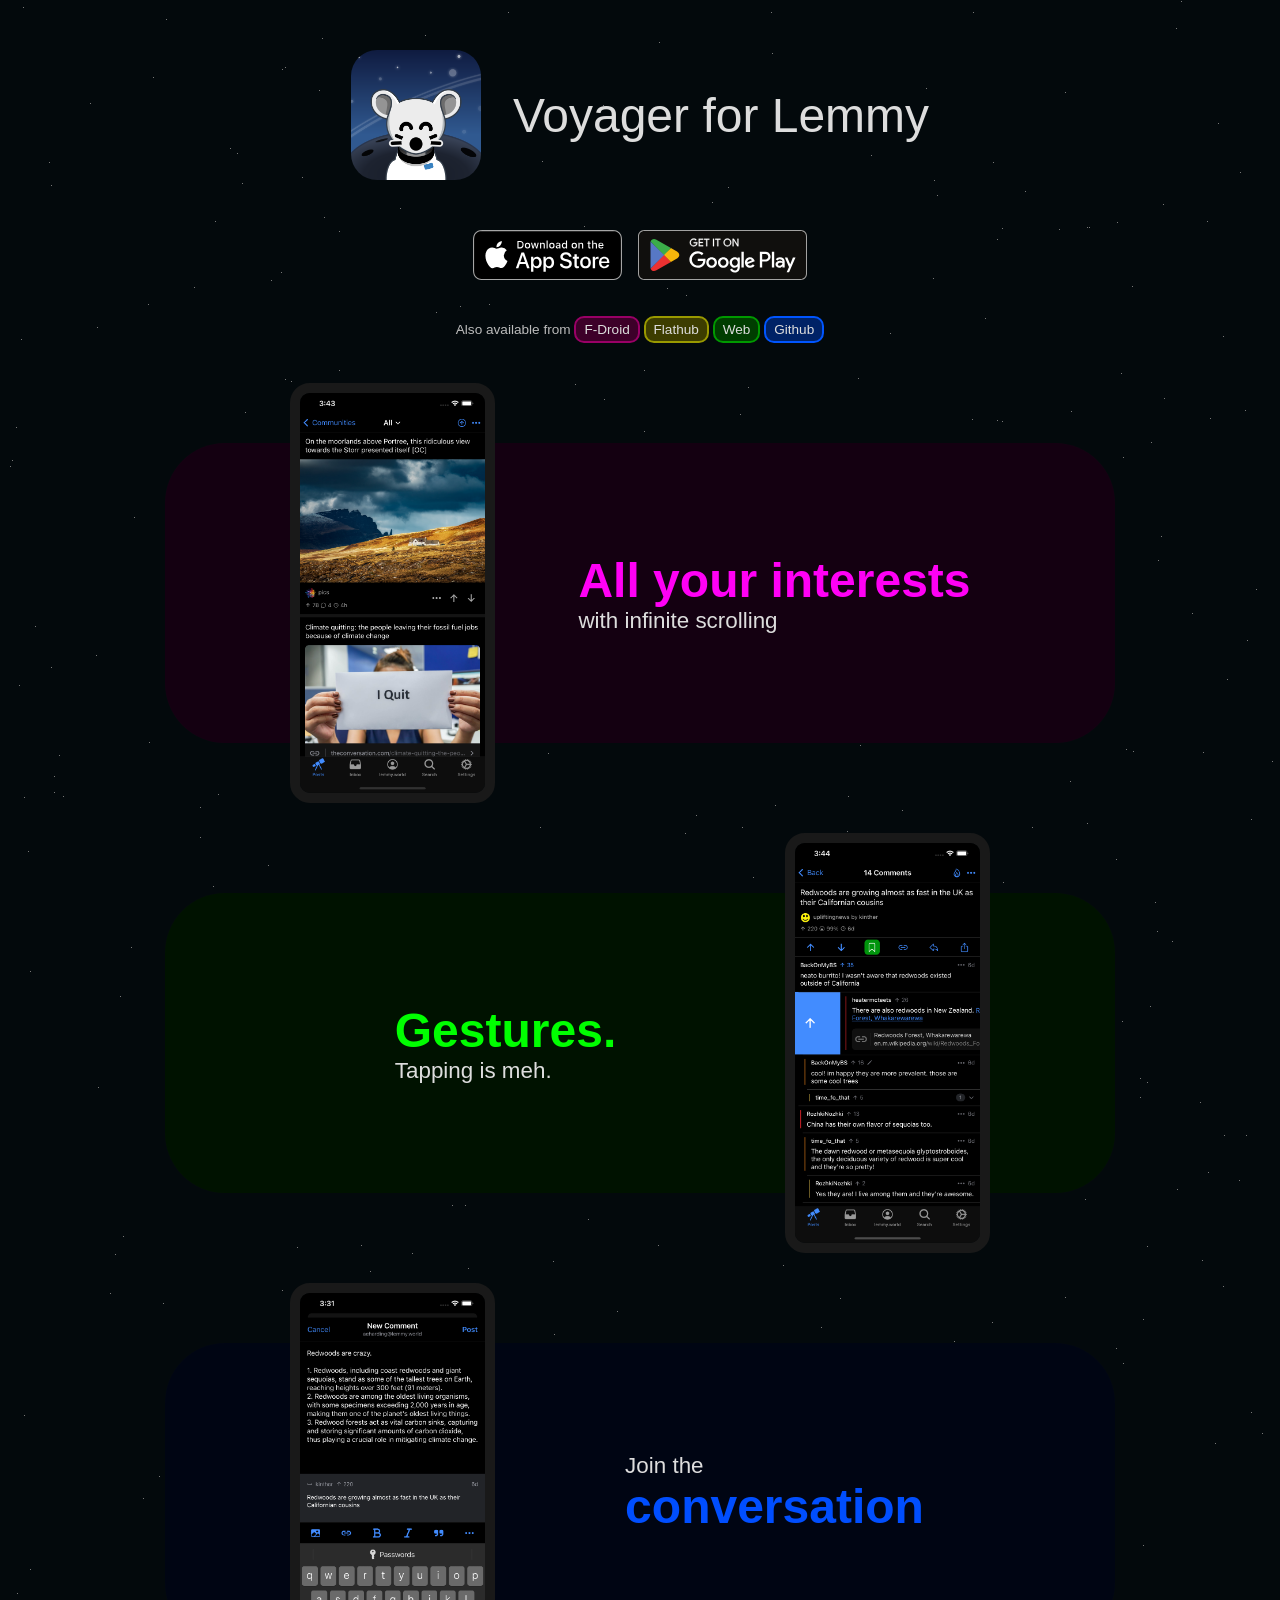
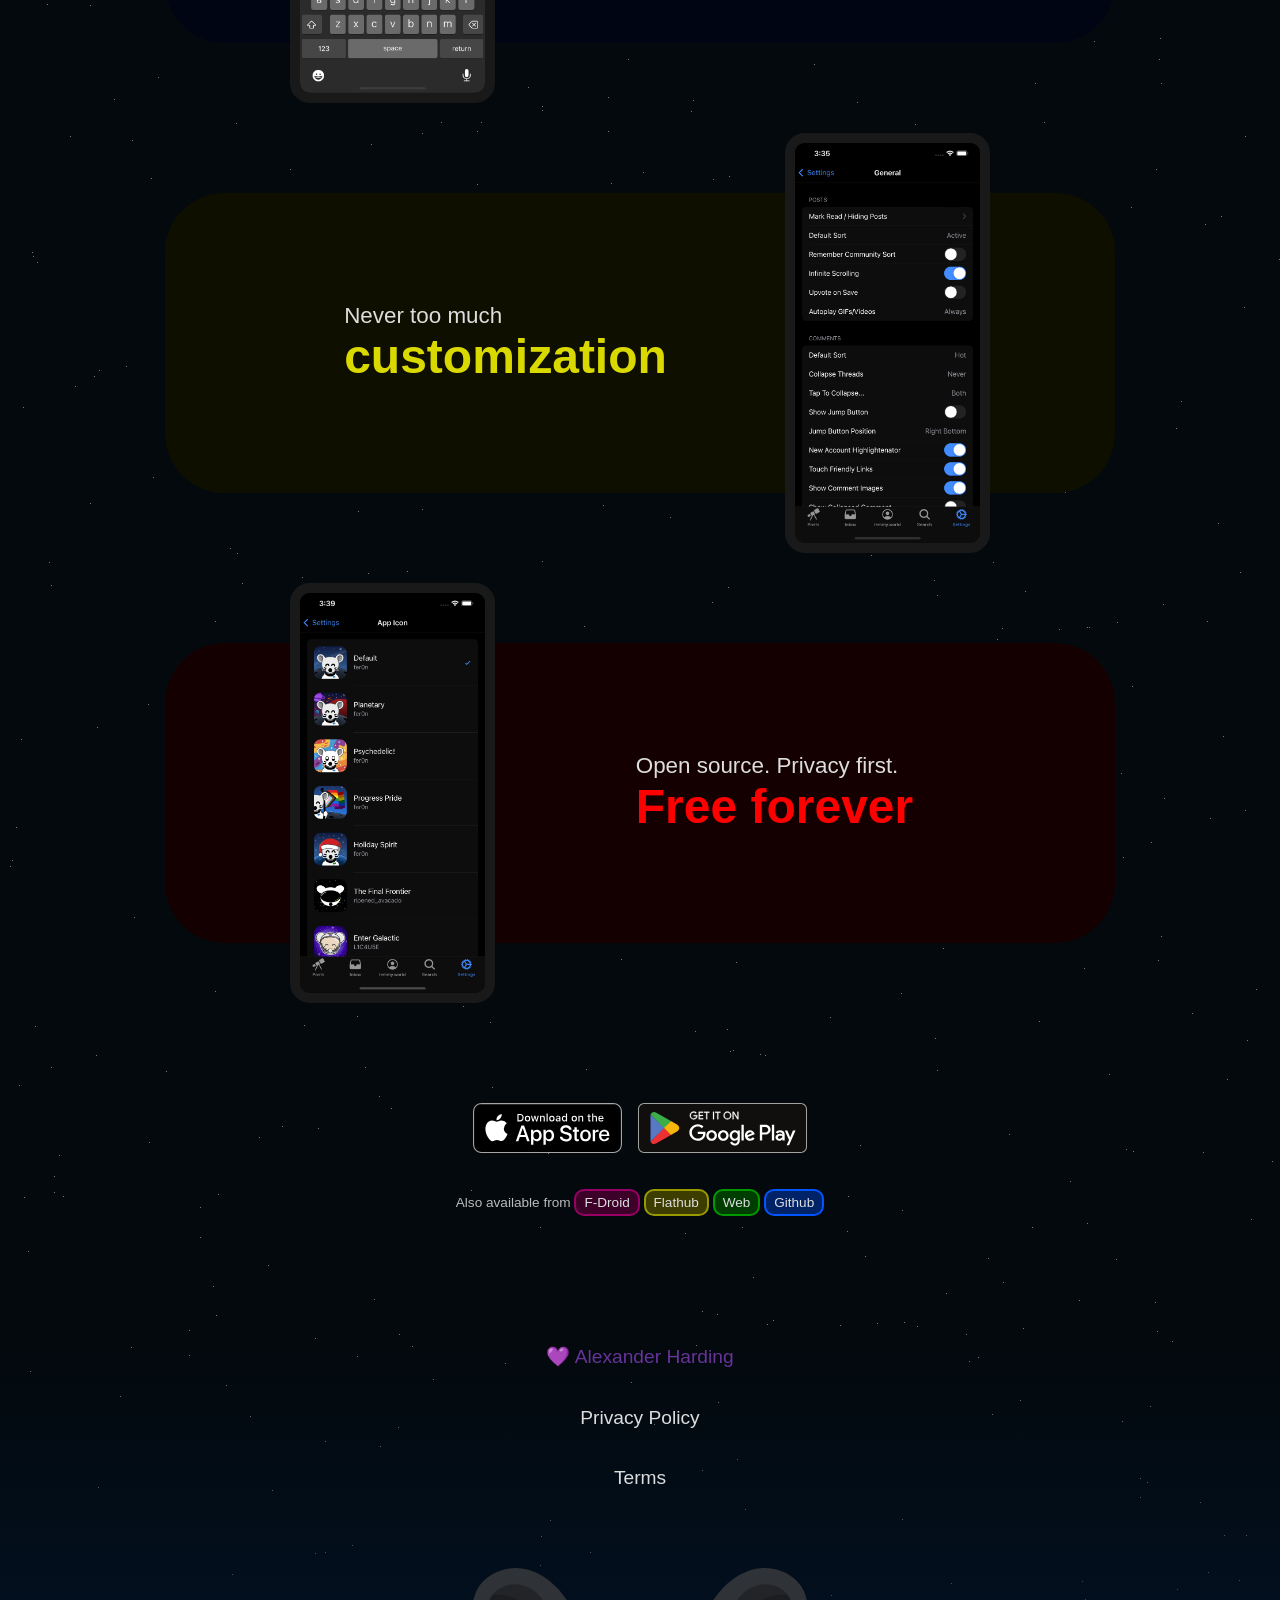
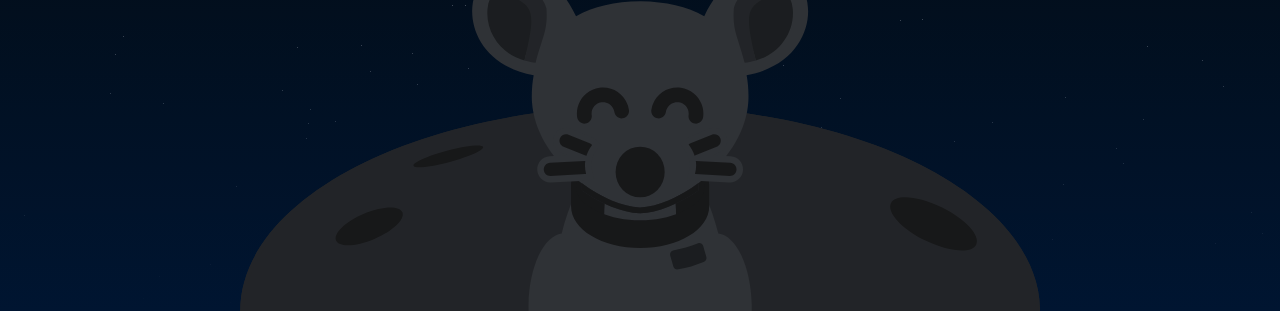
==== commit 4776b413: "Use subdued yellow for Flathub link" ====
--- a/src/index.html
+++ b/src/index.html
@@ -41,7 +41,7 @@
         >
         <a
           href="https://flathub.org/en/apps/app.vger.voyager"
-          style="--color: #4a86cf"
+          style="--color: #999900"
           target="_blank"
           rel="noopener noreferrer"
           >Flathub</a
@@ -169,7 +169,7 @@
         >
         <a
           href="https://flathub.org/en/apps/app.vger.voyager"
-          style="--color: #4a86cf"
+          style="--color: #999900"
           target="_blank"
           rel="noopener noreferrer"
           >Flathub</a
